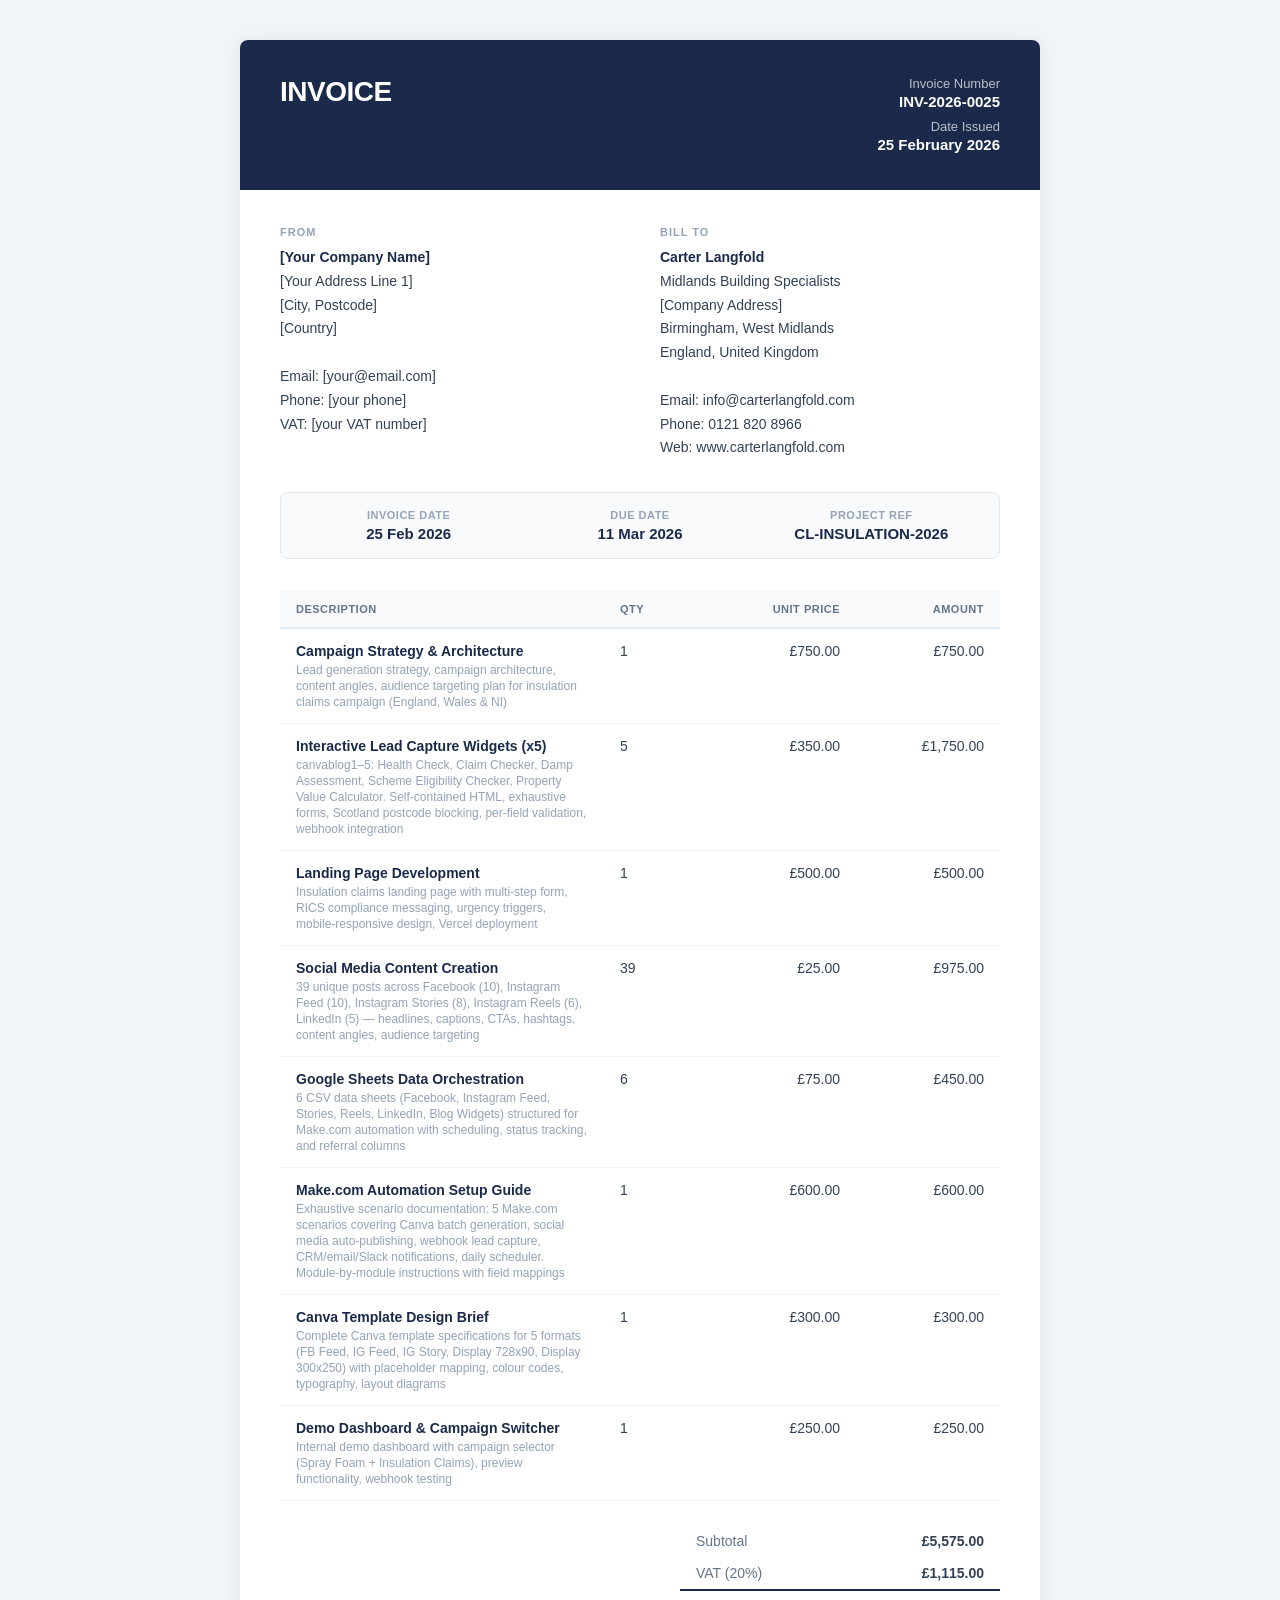
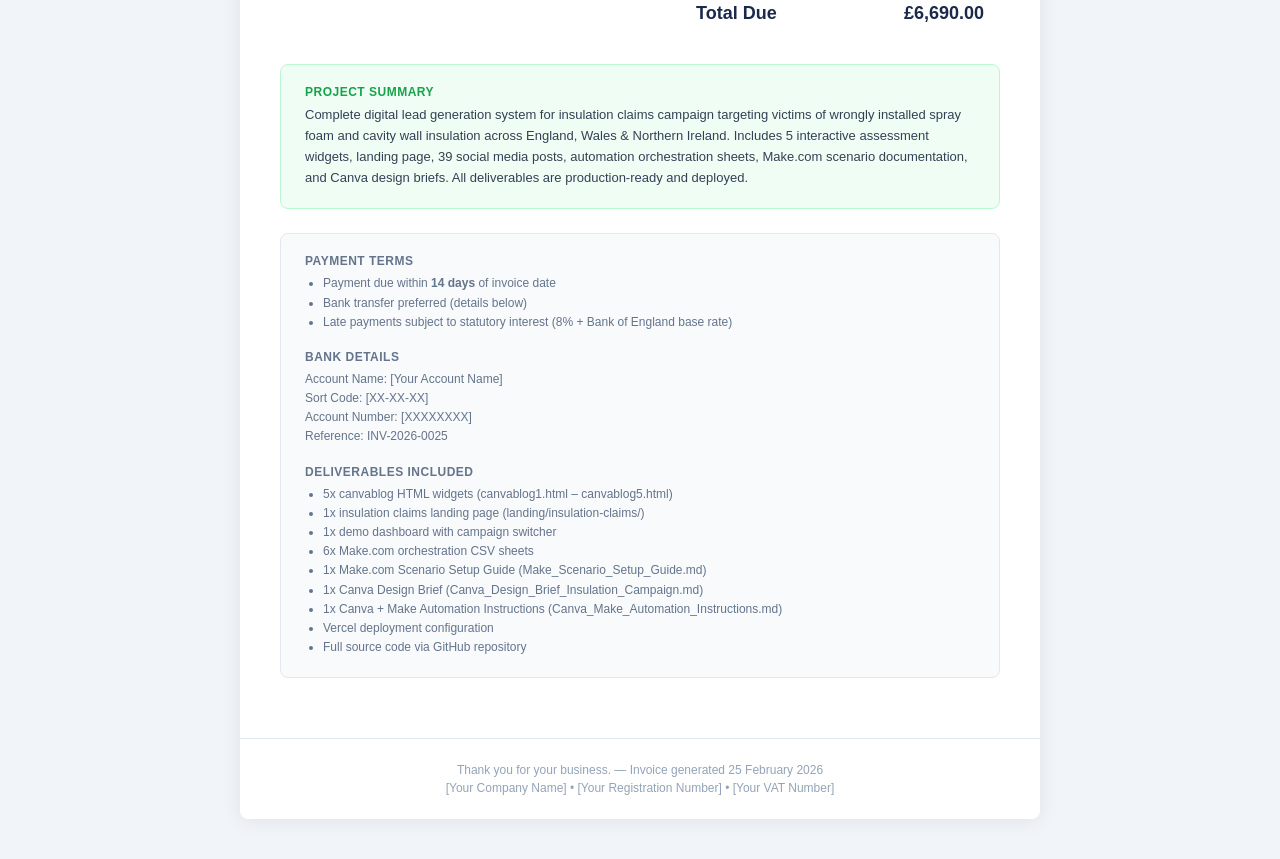
==== invoice.html @ 62f5656f "Add back/forth navigation to all canvablog widgets + demo auto-scroll to active fields" ====
<!doctype html>
<html lang="en">
<head>
  <meta charset="UTF-8">
  <meta name="viewport" content="width=device-width, initial-scale=1.0">
  <title>Invoice — INV-2026-0025</title>
  <style>
    *{margin:0;padding:0;box-sizing:border-box;font-family:'Segoe UI',-apple-system,BlinkMacSystemFont,Arial,sans-serif}
    body{background:#f1f5f9;padding:40px 20px}
    .inv{max-width:800px;margin:0 auto;background:#fff;border-radius:8px;box-shadow:0 2px 20px rgba(0,0,0,.08);overflow:hidden}
    .top{background:#1B2A4A;color:#fff;padding:36px 40px;display:flex;justify-content:space-between;align-items:flex-start}
    .top h1{font-size:28px;font-weight:800;letter-spacing:-.5px}
    .top .inv-num{text-align:right}
    .top .inv-num p{font-size:13px;opacity:.7;margin-bottom:2px}
    .top .inv-num strong{font-size:15px}
    .body{padding:36px 40px}
    .parties{display:flex;justify-content:space-between;margin-bottom:32px;gap:40px}
    .party{flex:1}
    .party h3{font-size:11px;text-transform:uppercase;letter-spacing:1px;color:#94a3b8;margin-bottom:8px;font-weight:700}
    .party p{font-size:14px;color:#334155;line-height:1.7}
    .party strong{color:#1B2A4A;font-weight:700}
    .meta{display:grid;grid-template-columns:1fr 1fr 1fr;gap:16px;margin-bottom:32px;padding:16px 20px;background:#f8fafc;border-radius:8px;border:1px solid #e2e8f0}
    .meta div{text-align:center}
    .meta .ml{font-size:11px;text-transform:uppercase;letter-spacing:.5px;color:#94a3b8;font-weight:700}
    .meta .mv{font-size:15px;font-weight:700;color:#1B2A4A;margin-top:4px}
    table{width:100%;border-collapse:collapse;margin-bottom:24px}
    thead th{background:#f8fafc;font-size:11px;text-transform:uppercase;letter-spacing:.5px;color:#64748b;font-weight:700;padding:12px 16px;text-align:left;border-bottom:2px solid #e2e8f0}
    thead th:last-child,thead th:nth-child(3),thead th:nth-child(4){text-align:right}
    tbody td{padding:14px 16px;font-size:14px;color:#334155;border-bottom:1px solid #f1f5f9;vertical-align:top}
    tbody td:last-child,tbody td:nth-child(3),tbody td:nth-child(4){text-align:right;font-variant-numeric:tabular-nums}
    tbody td:first-child strong{color:#1B2A4A;display:block;margin-bottom:2px}
    tbody td:first-child span{font-size:12px;color:#94a3b8}
    tbody tr:hover{background:#fafbfd}
    .totals{display:flex;justify-content:flex-end;margin-bottom:32px}
    .totals table{width:320px;margin-bottom:0}
    .totals td{padding:8px 16px;font-size:14px;border:none}
    .totals td:first-child{color:#64748b;font-weight:500}
    .totals td:last-child{text-align:right;font-weight:600;color:#334155;font-variant-numeric:tabular-nums}
    .totals tr.grand td{padding-top:12px;border-top:2px solid #1B2A4A;font-size:18px;font-weight:800;color:#1B2A4A}
    .notes{padding:20px 24px;background:#f0fdf4;border-radius:8px;border:1px solid #bbf7d0;margin-bottom:24px}
    .notes h4{font-size:12px;text-transform:uppercase;letter-spacing:.5px;color:#16a34a;font-weight:700;margin-bottom:6px}
    .notes p{font-size:13px;color:#334155;line-height:1.6}
    .terms{padding:20px 24px;background:#f8fafc;border-radius:8px;border:1px solid #e2e8f0;margin-bottom:24px}
    .terms h4{font-size:12px;text-transform:uppercase;letter-spacing:.5px;color:#64748b;font-weight:700;margin-bottom:6px}
    .terms p,.terms ul{font-size:12px;color:#64748b;line-height:1.6}
    .terms ul{padding-left:18px;margin-top:4px}
    .footer{text-align:center;padding:24px 40px;border-top:1px solid #e2e8f0;font-size:12px;color:#94a3b8}
    @media print{
      body{background:#fff;padding:0}
      .inv{box-shadow:none;border-radius:0}
      .top{-webkit-print-color-adjust:exact;print-color-adjust:exact}
    }
    @media(max-width:600px){
      .parties{flex-direction:column;gap:20px}
      .meta{grid-template-columns:1fr}
      .top{flex-direction:column;gap:16px}
      .body{padding:24px 20px}
    }
  </style>
</head>
<body>
<div class="inv">
  <div class="top">
    <div>
      <h1>INVOICE</h1>
    </div>
    <div class="inv-num">
      <p>Invoice Number</p>
      <strong>INV-2026-0025</strong>
      <br>
      <p style="margin-top:8px">Date Issued</p>
      <strong>25 February 2026</strong>
    </div>
  </div>

  <div class="body">
    <div class="parties">
      <div class="party">
        <h3>From</h3>
        <p>
          <strong>[Your Company Name]</strong><br>
          [Your Address Line 1]<br>
          [City, Postcode]<br>
          [Country]<br><br>
          Email: [your@email.com]<br>
          Phone: [your phone]<br>
          VAT: [your VAT number]
        </p>
      </div>
      <div class="party">
        <h3>Bill To</h3>
        <p>
          <strong>Carter Langfold</strong><br>
          Midlands Building Specialists<br>
          [Company Address]<br>
          Birmingham, West Midlands<br>
          England, United Kingdom<br><br>
          Email: info@carterlangfold.com<br>
          Phone: 0121 820 8966<br>
          Web: www.carterlangfold.com
        </p>
      </div>
    </div>

    <div class="meta">
      <div><div class="ml">Invoice Date</div><div class="mv">25 Feb 2026</div></div>
      <div><div class="ml">Due Date</div><div class="mv">11 Mar 2026</div></div>
      <div><div class="ml">Project Ref</div><div class="mv">CL-INSULATION-2026</div></div>
    </div>

    <table>
      <thead>
        <tr>
          <th style="width:45%">Description</th>
          <th style="width:15%">Qty</th>
          <th style="width:20%">Unit Price</th>
          <th style="width:20%">Amount</th>
        </tr>
      </thead>
      <tbody>
        <tr>
          <td>
            <strong>Campaign Strategy &amp; Architecture</strong>
            <span>Lead generation strategy, campaign architecture, content angles, audience targeting plan for insulation claims campaign (England, Wales &amp; NI)</span>
          </td>
          <td>1</td>
          <td>&pound;750.00</td>
          <td>&pound;750.00</td>
        </tr>
        <tr>
          <td>
            <strong>Interactive Lead Capture Widgets (x5)</strong>
            <span>canvablog1–5: Health Check, Claim Checker, Damp Assessment, Scheme Eligibility Checker, Property Value Calculator. Self-contained HTML, exhaustive forms, Scotland postcode blocking, per-field validation, webhook integration</span>
          </td>
          <td>5</td>
          <td>&pound;350.00</td>
          <td>&pound;1,750.00</td>
        </tr>
        <tr>
          <td>
            <strong>Landing Page Development</strong>
            <span>Insulation claims landing page with multi-step form, RICS compliance messaging, urgency triggers, mobile-responsive design, Vercel deployment</span>
          </td>
          <td>1</td>
          <td>&pound;500.00</td>
          <td>&pound;500.00</td>
        </tr>
        <tr>
          <td>
            <strong>Social Media Content Creation</strong>
            <span>39 unique posts across Facebook (10), Instagram Feed (10), Instagram Stories (8), Instagram Reels (6), LinkedIn (5) — headlines, captions, CTAs, hashtags, content angles, audience targeting</span>
          </td>
          <td>39</td>
          <td>&pound;25.00</td>
          <td>&pound;975.00</td>
        </tr>
        <tr>
          <td>
            <strong>Google Sheets Data Orchestration</strong>
            <span>6 CSV data sheets (Facebook, Instagram Feed, Stories, Reels, LinkedIn, Blog Widgets) structured for Make.com automation with scheduling, status tracking, and referral columns</span>
          </td>
          <td>6</td>
          <td>&pound;75.00</td>
          <td>&pound;450.00</td>
        </tr>
        <tr>
          <td>
            <strong>Make.com Automation Setup Guide</strong>
            <span>Exhaustive scenario documentation: 5 Make.com scenarios covering Canva batch generation, social media auto-publishing, webhook lead capture, CRM/email/Slack notifications, daily scheduler. Module-by-module instructions with field mappings</span>
          </td>
          <td>1</td>
          <td>&pound;600.00</td>
          <td>&pound;600.00</td>
        </tr>
        <tr>
          <td>
            <strong>Canva Template Design Brief</strong>
            <span>Complete Canva template specifications for 5 formats (FB Feed, IG Feed, IG Story, Display 728x90, Display 300x250) with placeholder mapping, colour codes, typography, layout diagrams</span>
          </td>
          <td>1</td>
          <td>&pound;300.00</td>
          <td>&pound;300.00</td>
        </tr>
        <tr>
          <td>
            <strong>Demo Dashboard &amp; Campaign Switcher</strong>
            <span>Internal demo dashboard with campaign selector (Spray Foam + Insulation Claims), preview functionality, webhook testing</span>
          </td>
          <td>1</td>
          <td>&pound;250.00</td>
          <td>&pound;250.00</td>
        </tr>
      </tbody>
    </table>

    <div class="totals">
      <table>
        <tr>
          <td>Subtotal</td>
          <td>&pound;5,575.00</td>
        </tr>
        <tr>
          <td>VAT (20%)</td>
          <td>&pound;1,115.00</td>
        </tr>
        <tr class="grand">
          <td>Total Due</td>
          <td>&pound;6,690.00</td>
        </tr>
      </table>
    </div>

    <div class="notes">
      <h4>Project Summary</h4>
      <p>
        Complete digital lead generation system for insulation claims campaign targeting victims of wrongly installed spray foam and cavity wall insulation across England, Wales &amp; Northern Ireland. Includes 5 interactive assessment widgets, landing page, 39 social media posts, automation orchestration sheets, Make.com scenario documentation, and Canva design briefs. All deliverables are production-ready and deployed.
      </p>
    </div>

    <div class="terms">
      <h4>Payment Terms</h4>
      <ul>
        <li>Payment due within <strong>14 days</strong> of invoice date</li>
        <li>Bank transfer preferred (details below)</li>
        <li>Late payments subject to statutory interest (8% + Bank of England base rate)</li>
      </ul>
      <br>
      <h4>Bank Details</h4>
      <p>
        Account Name: [Your Account Name]<br>
        Sort Code: [XX-XX-XX]<br>
        Account Number: [XXXXXXXX]<br>
        Reference: INV-2026-0025
      </p>
      <br>
      <h4>Deliverables Included</h4>
      <ul>
        <li>5x canvablog HTML widgets (canvablog1.html – canvablog5.html)</li>
        <li>1x insulation claims landing page (landing/insulation-claims/)</li>
        <li>1x demo dashboard with campaign switcher</li>
        <li>6x Make.com orchestration CSV sheets</li>
        <li>1x Make.com Scenario Setup Guide (Make_Scenario_Setup_Guide.md)</li>
        <li>1x Canva Design Brief (Canva_Design_Brief_Insulation_Campaign.md)</li>
        <li>1x Canva + Make Automation Instructions (Canva_Make_Automation_Instructions.md)</li>
        <li>Vercel deployment configuration</li>
        <li>Full source code via GitHub repository</li>
      </ul>
    </div>
  </div>

  <div class="footer">
    <p>Thank you for your business. &mdash; Invoice generated 25 February 2026</p>
    <p style="margin-top:4px">[Your Company Name] &bull; [Your Registration Number] &bull; [Your VAT Number]</p>
  </div>
</div>
</body>
</html>
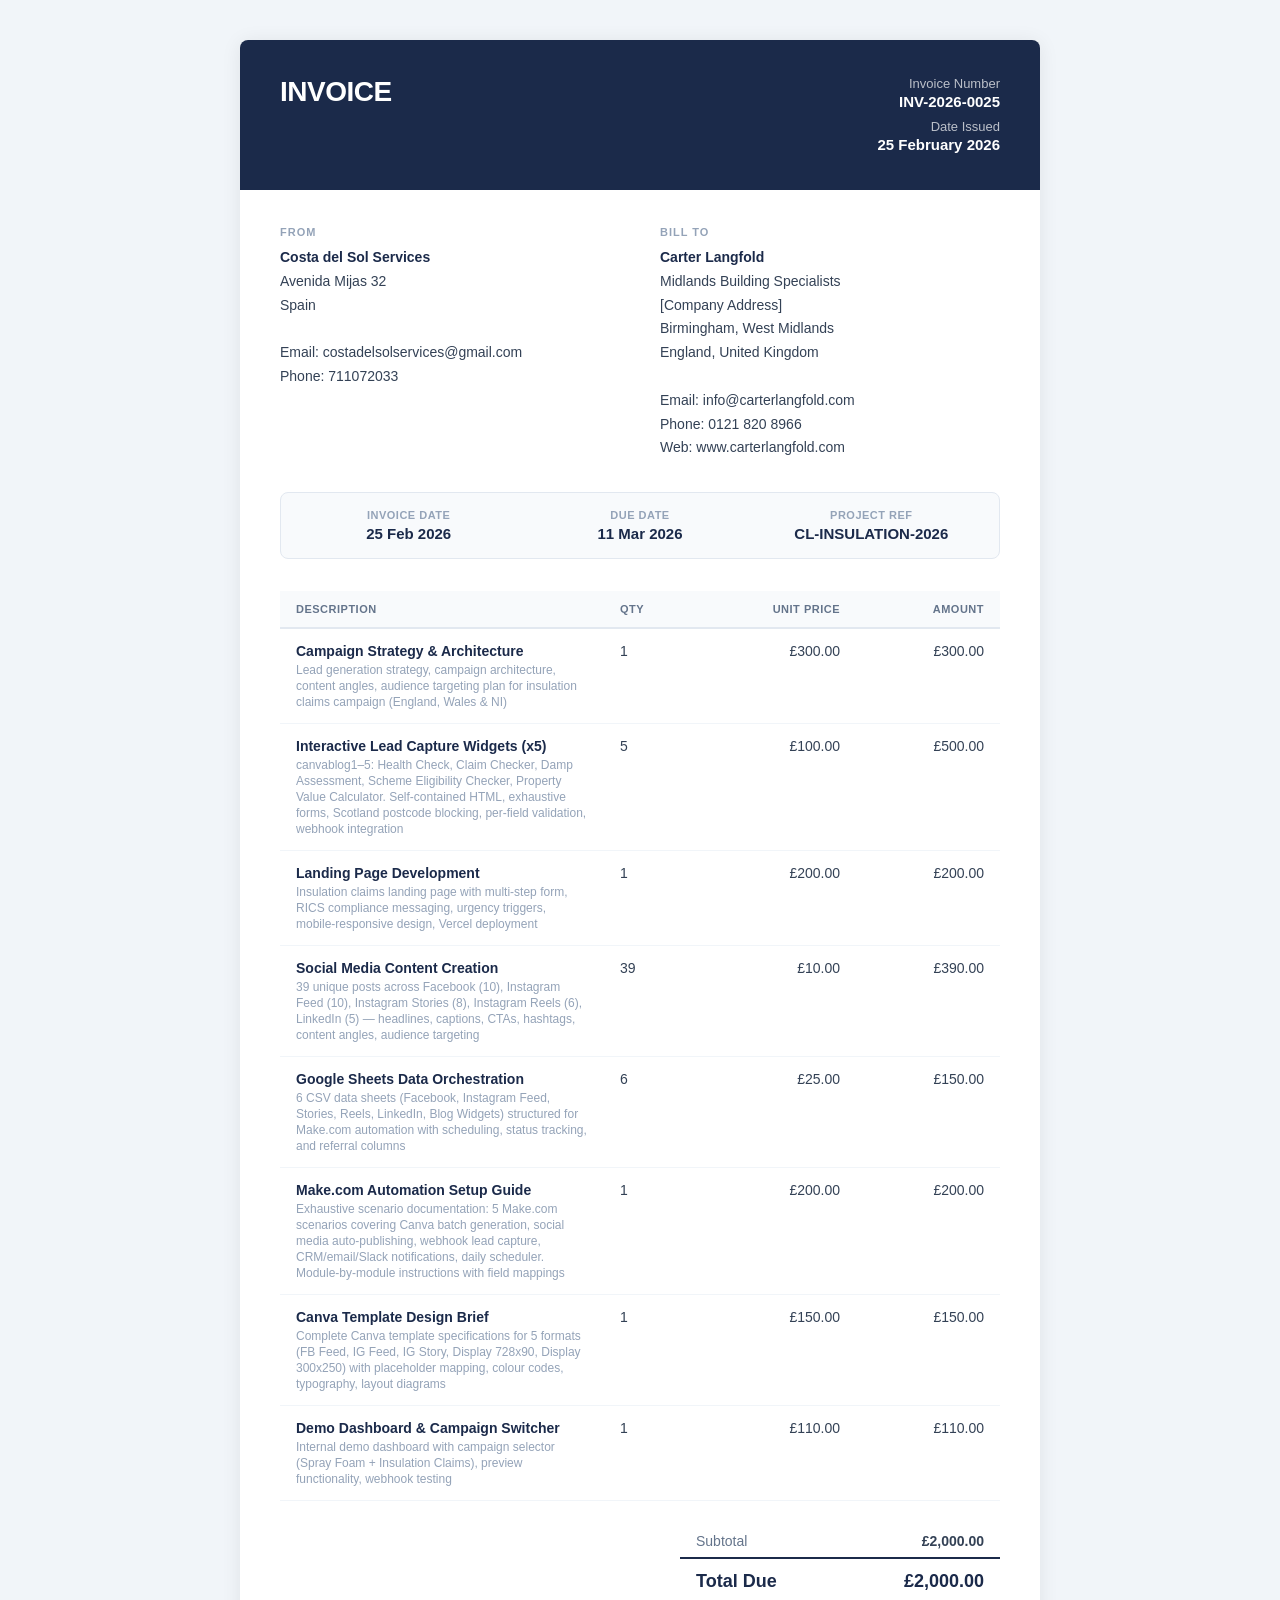
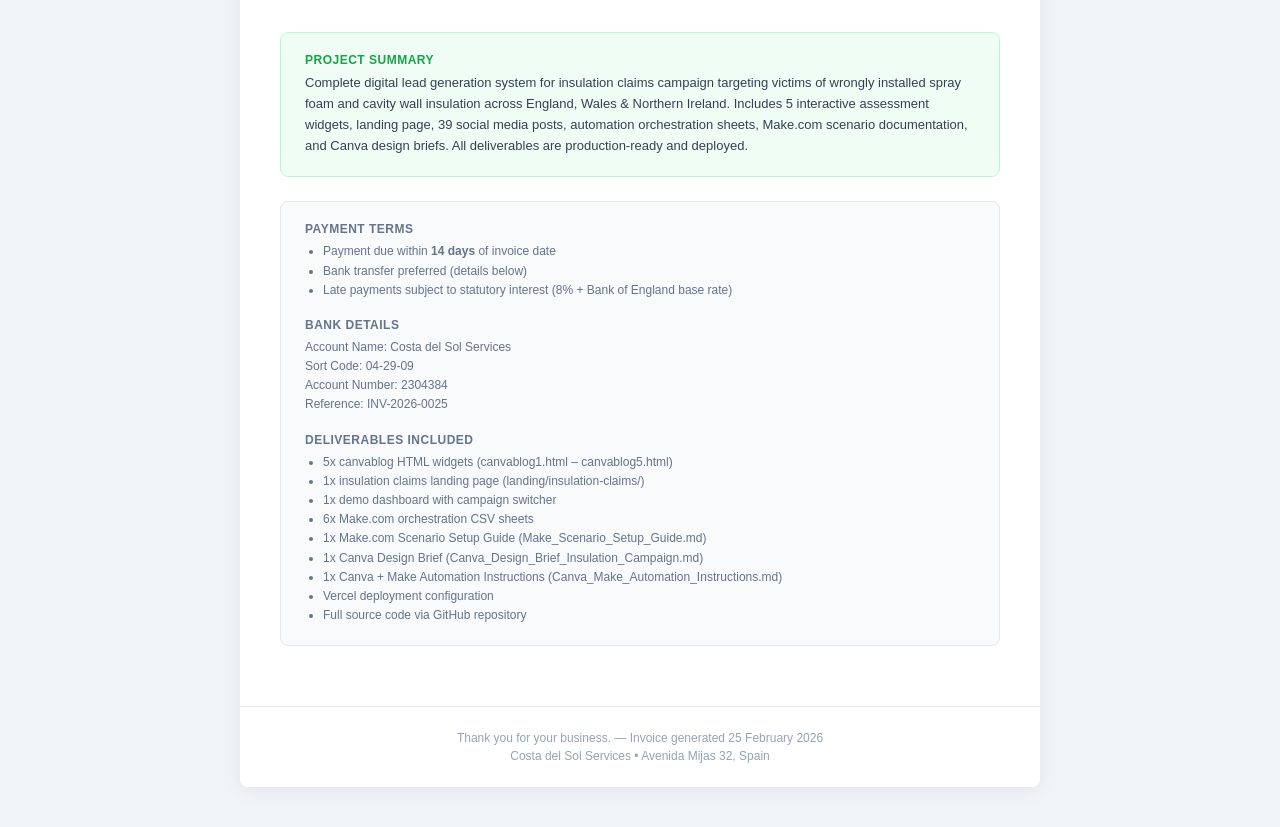
==== commit 401ff044: "Update invoice: add Costa del Sol Services details, remove VAT, adjust total to 2,000 - Fill From se" ====
--- a/invoice.html
+++ b/invoice.html
@@ -78,13 +78,11 @@
       <div class="party">
         <h3>From</h3>
         <p>
-          <strong>[Your Company Name]</strong><br>
-          [Your Address Line 1]<br>
-          [City, Postcode]<br>
-          [Country]<br><br>
-          Email: [your@email.com]<br>
-          Phone: [your phone]<br>
-          VAT: [your VAT number]
+          <strong>Costa del Sol Services</strong><br>
+          Avenida Mijas 32<br>
+          Spain<br><br>
+          Email: costadelsolservices@gmail.com<br>
+          Phone: 711072033
         </p>
       </div>
       <div class="party">
@@ -124,8 +122,8 @@
             <span>Lead generation strategy, campaign architecture, content angles, audience targeting plan for insulation claims campaign (England, Wales &amp; NI)</span>
           </td>
           <td>1</td>
-          <td>&pound;750.00</td>
-          <td>&pound;750.00</td>
+          <td>&pound;300.00</td>
+          <td>&pound;300.00</td>
         </tr>
         <tr>
           <td>
@@ -133,8 +131,8 @@
             <span>canvablog1–5: Health Check, Claim Checker, Damp Assessment, Scheme Eligibility Checker, Property Value Calculator. Self-contained HTML, exhaustive forms, Scotland postcode blocking, per-field validation, webhook integration</span>
           </td>
           <td>5</td>
-          <td>&pound;350.00</td>
-          <td>&pound;1,750.00</td>
+          <td>&pound;100.00</td>
+          <td>&pound;500.00</td>
         </tr>
         <tr>
           <td>
@@ -142,8 +140,8 @@
             <span>Insulation claims landing page with multi-step form, RICS compliance messaging, urgency triggers, mobile-responsive design, Vercel deployment</span>
           </td>
           <td>1</td>
-          <td>&pound;500.00</td>
-          <td>&pound;500.00</td>
+          <td>&pound;200.00</td>
+          <td>&pound;200.00</td>
         </tr>
         <tr>
           <td>
@@ -151,8 +149,8 @@
             <span>39 unique posts across Facebook (10), Instagram Feed (10), Instagram Stories (8), Instagram Reels (6), LinkedIn (5) — headlines, captions, CTAs, hashtags, content angles, audience targeting</span>
           </td>
           <td>39</td>
-          <td>&pound;25.00</td>
-          <td>&pound;975.00</td>
+          <td>&pound;10.00</td>
+          <td>&pound;390.00</td>
         </tr>
         <tr>
           <td>
@@ -160,8 +158,8 @@
             <span>6 CSV data sheets (Facebook, Instagram Feed, Stories, Reels, LinkedIn, Blog Widgets) structured for Make.com automation with scheduling, status tracking, and referral columns</span>
           </td>
           <td>6</td>
-          <td>&pound;75.00</td>
-          <td>&pound;450.00</td>
+          <td>&pound;25.00</td>
+          <td>&pound;150.00</td>
         </tr>
         <tr>
           <td>
@@ -169,8 +167,8 @@
             <span>Exhaustive scenario documentation: 5 Make.com scenarios covering Canva batch generation, social media auto-publishing, webhook lead capture, CRM/email/Slack notifications, daily scheduler. Module-by-module instructions with field mappings</span>
           </td>
           <td>1</td>
-          <td>&pound;600.00</td>
-          <td>&pound;600.00</td>
+          <td>&pound;200.00</td>
+          <td>&pound;200.00</td>
         </tr>
         <tr>
           <td>
@@ -178,8 +176,8 @@
             <span>Complete Canva template specifications for 5 formats (FB Feed, IG Feed, IG Story, Display 728x90, Display 300x250) with placeholder mapping, colour codes, typography, layout diagrams</span>
           </td>
           <td>1</td>
-          <td>&pound;300.00</td>
-          <td>&pound;300.00</td>
+          <td>&pound;150.00</td>
+          <td>&pound;150.00</td>
         </tr>
         <tr>
           <td>
@@ -187,8 +185,8 @@
             <span>Internal demo dashboard with campaign selector (Spray Foam + Insulation Claims), preview functionality, webhook testing</span>
           </td>
           <td>1</td>
-          <td>&pound;250.00</td>
-          <td>&pound;250.00</td>
+          <td>&pound;110.00</td>
+          <td>&pound;110.00</td>
         </tr>
       </tbody>
     </table>
@@ -197,15 +195,11 @@
       <table>
         <tr>
           <td>Subtotal</td>
-          <td>&pound;5,575.00</td>
-        </tr>
-        <tr>
-          <td>VAT (20%)</td>
-          <td>&pound;1,115.00</td>
+          <td>&pound;2,000.00</td>
         </tr>
         <tr class="grand">
           <td>Total Due</td>
-          <td>&pound;6,690.00</td>
+          <td>&pound;2,000.00</td>
         </tr>
       </table>
     </div>
@@ -227,9 +221,9 @@
       <br>
       <h4>Bank Details</h4>
       <p>
-        Account Name: [Your Account Name]<br>
-        Sort Code: [XX-XX-XX]<br>
-        Account Number: [XXXXXXXX]<br>
+        Account Name: Costa del Sol Services<br>
+        Sort Code: 04-29-09<br>
+        Account Number: 2304384<br>
         Reference: INV-2026-0025
       </p>
       <br>
@@ -250,7 +244,7 @@
 
   <div class="footer">
     <p>Thank you for your business. &mdash; Invoice generated 25 February 2026</p>
-    <p style="margin-top:4px">[Your Company Name] &bull; [Your Registration Number] &bull; [Your VAT Number]</p>
+    <p style="margin-top:4px">Costa del Sol Services &bull; Avenida Mijas 32, Spain</p>
   </div>
 </div>
 </body>
